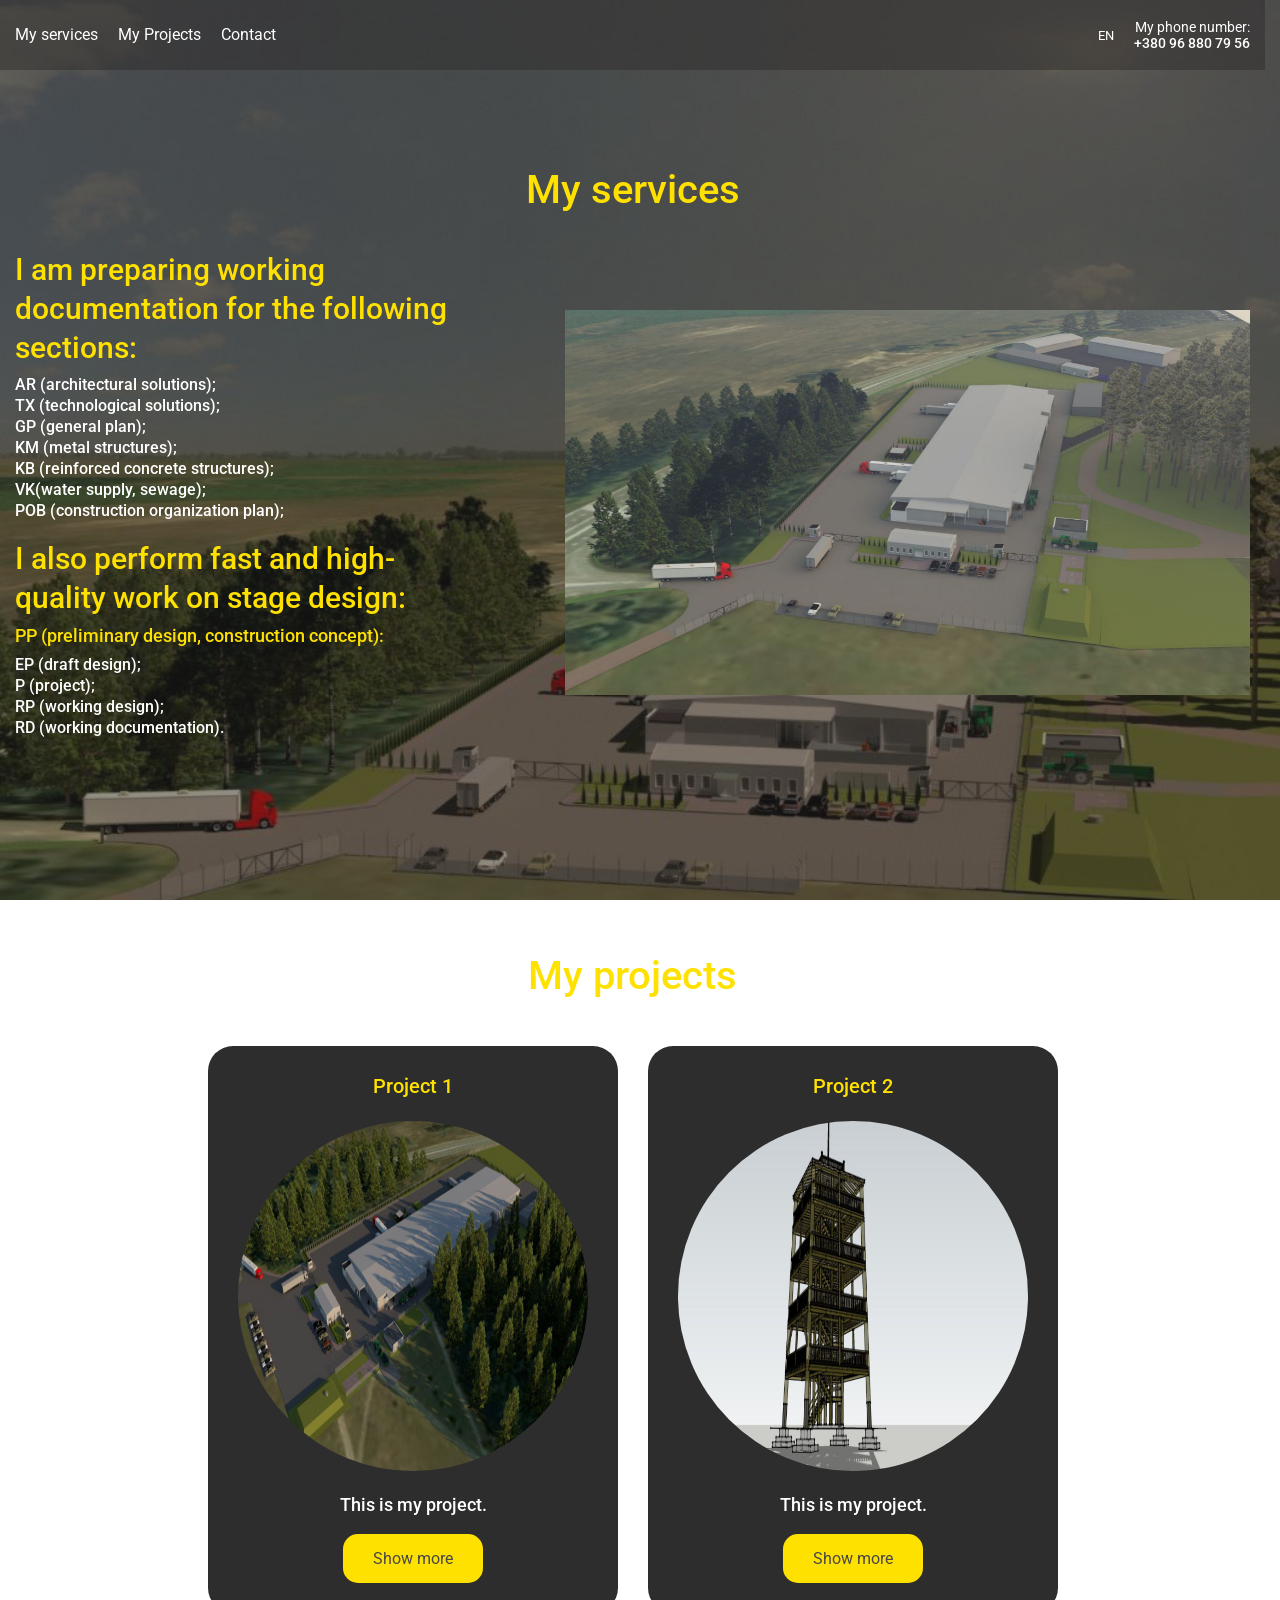
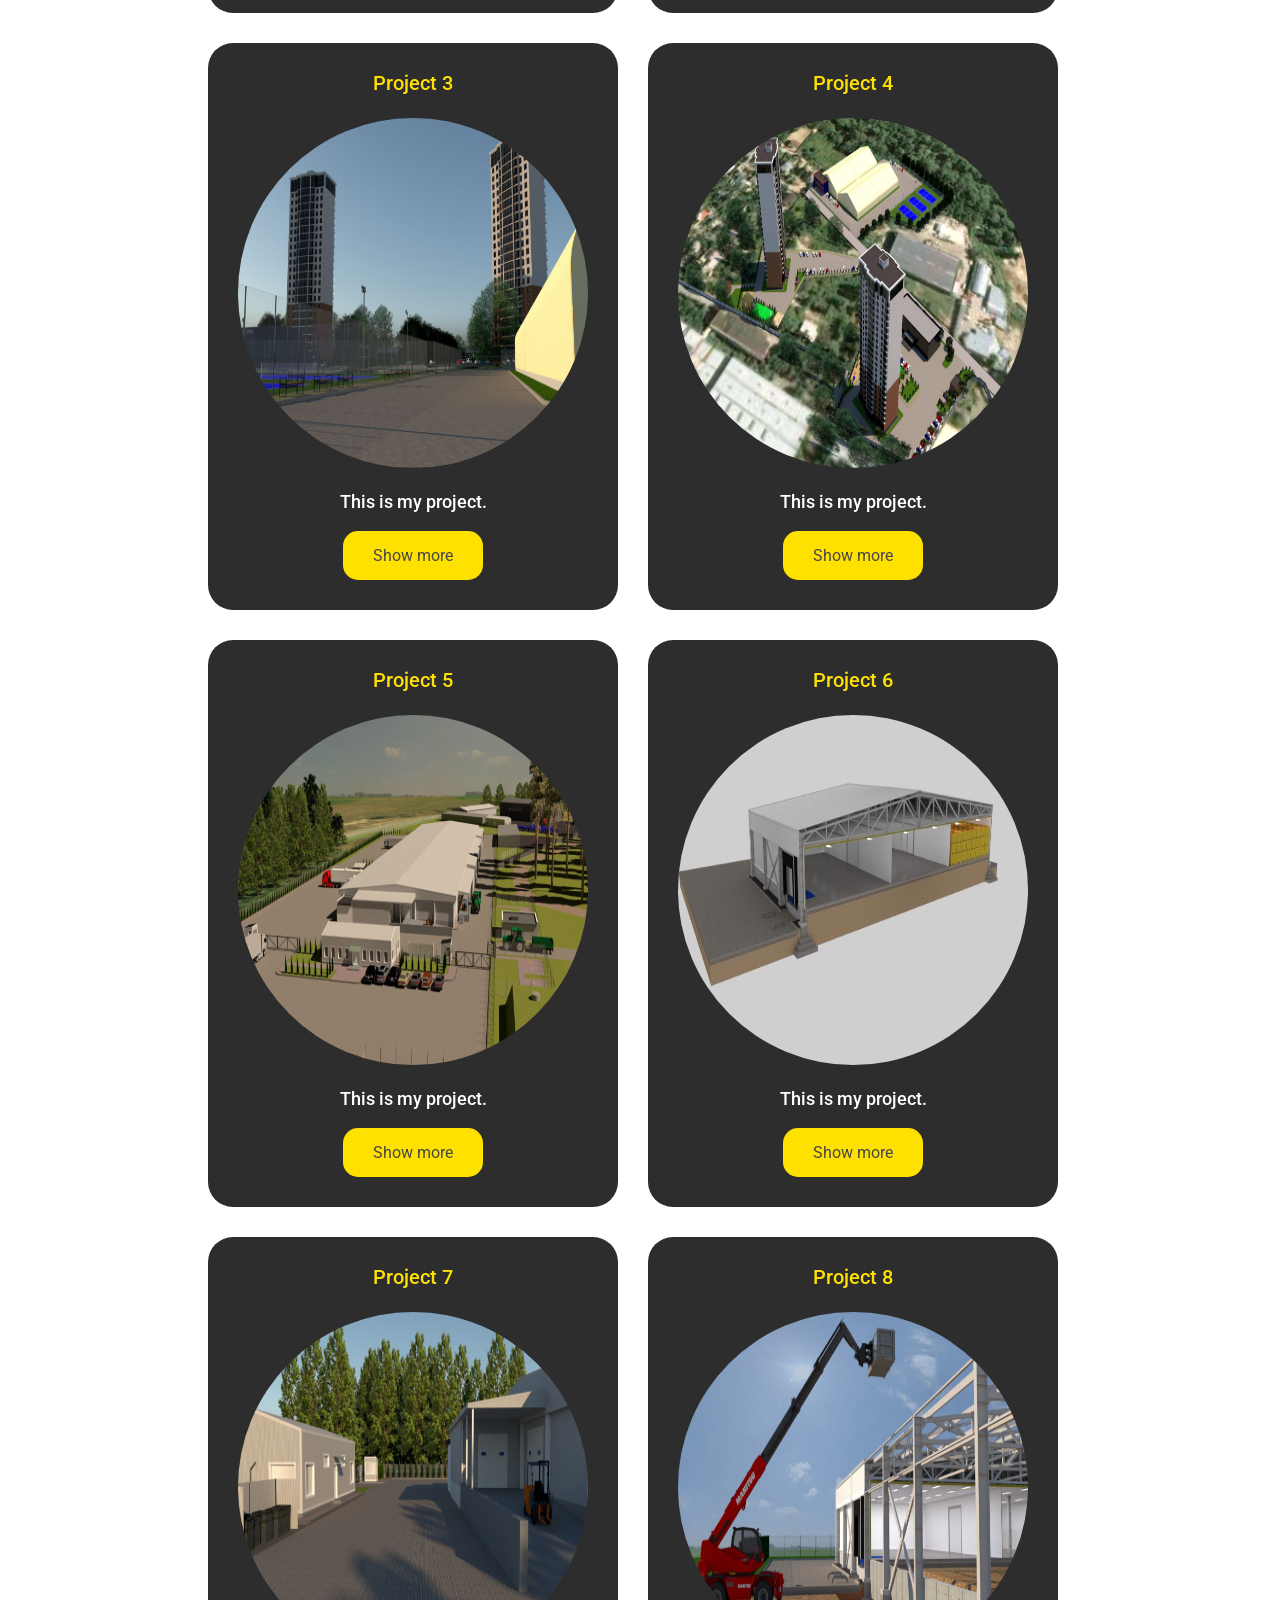
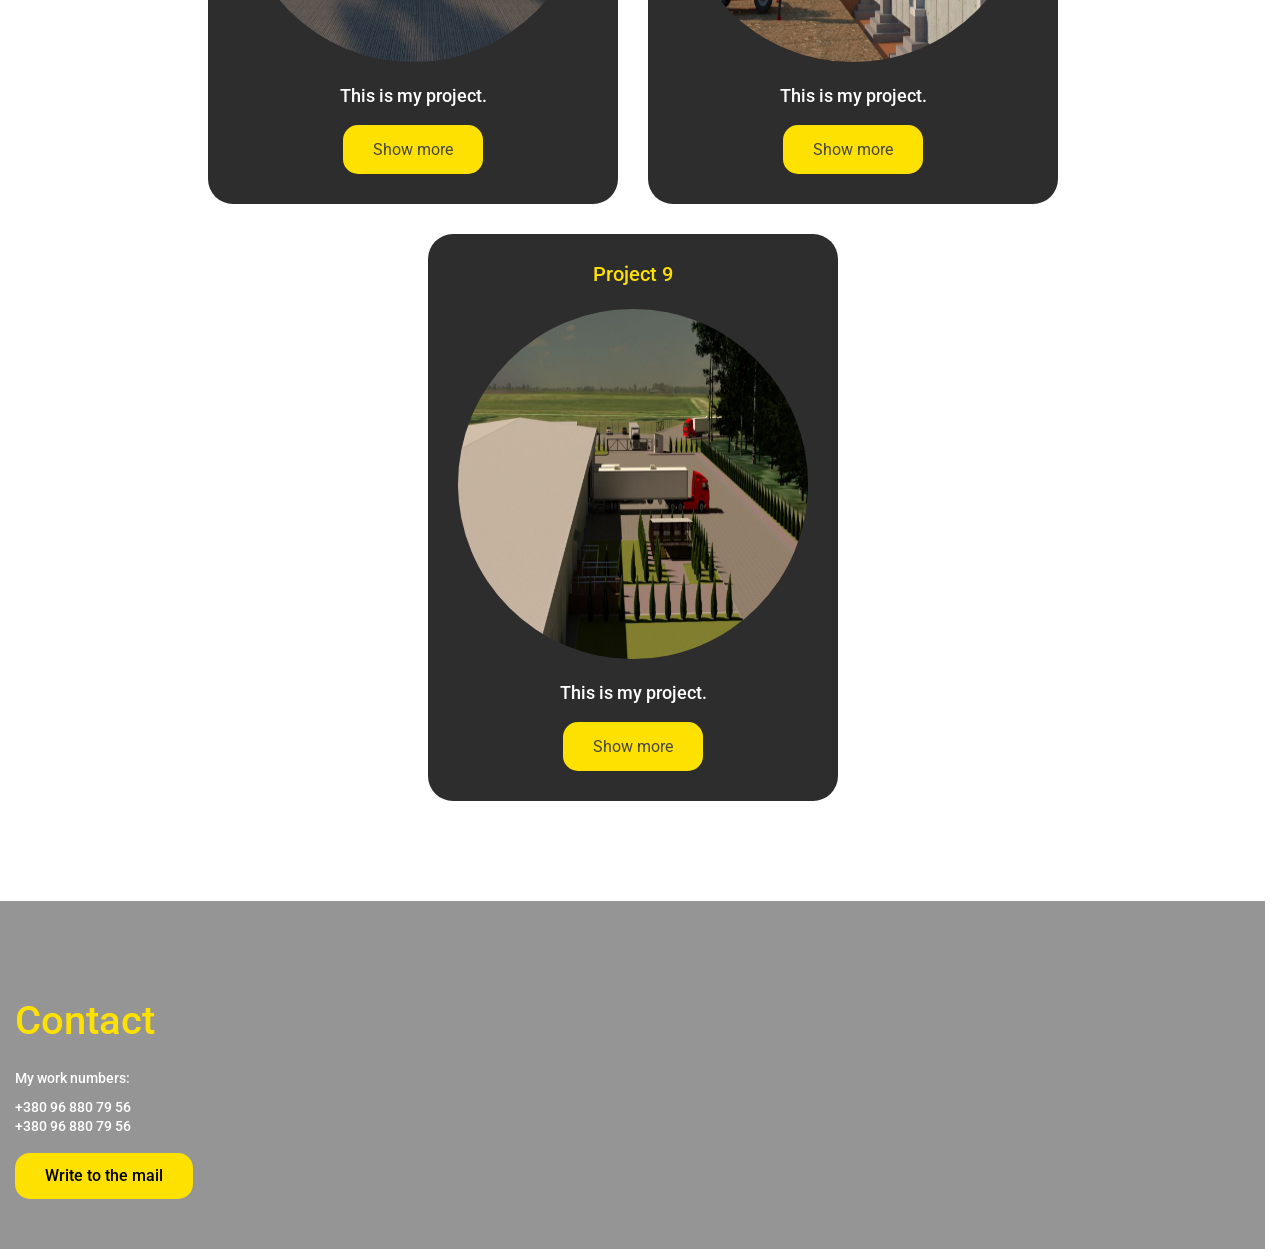
==== index.html @ e5328a71 "Add files via upload" ====
<!DOCTYPE html>
<html lang="en">
  <head>
    <meta charset="UTF-8" />
    <meta name="viewport" content="width=device-width, initial-scale=1.0" />
    <link rel="stylesheet" href="./style/resetStyle.css" />
    <link rel="stylesheet" href="./style/style.css" />
    <link rel="stylesheet" href="./style/adaptive.css" />
    <title>Site</title>
  </head>
  <body>
    <div class="background-overlay"></div>

    <div class="wrapper">
      <header class="header">
        <div class="header__container">
          <div class="header__menu menu">
            <nav class="menu__body">
              <ul class="menu__list">
                <li class="menu__item">
                  <a href="#myServices" data-i18n="services" class="menu__link"
                    >My services</a
                  >
                </li>
                <li class="menu__item">
                  <a href="#myProjects" data-i18n="project" class="menu__link"
                    >My Projects</a
                  >
                </li>
                <li class="menu__item">
                  <a href="#contact" data-i18n="contact" class="menu__link"
                    >Contact</a
                  >
                </li>
              </ul>
            </nav>
          </div>

          <div class="lang-wrapper">
            <button id="lang-toggle" class="lang-toggle-button">EN</button>
            <div id="lang-menu" class="lang-menu hidden">
              <ul>
                <li data-lang="ua">UA</li>
                <li data-lang="en">EN</li>
              </ul>
            </div>
          </div>
          <div class="header__contact">
            <div data-i18n="number" class="header__text">My phone number</div>
            +380 96 880 79 56
          </div>

          <button class="menu__button" aria-label="Open menu">
            <span></span>
            <span></span>
            <span></span>
          </button>
        </div>
      </header>
      <main class="main">
        <section class="main__myServices myServices" id="myServices">
          <div class="myServices__container">
            <h2
              class="myServices__title title animation"
              data-i18n="servicesTitle"
            >
              My services
            </h2>
            <div class="myServices__content">
              <div class="myServices__text animation">
                <h3
                  class="myServices-content__title"
                  data-i18n="myServicesContentTitle1"
                >
                  I am preparing working documentation for the following
                  sections:
                </h3>

                <ul class="myServices__list">
                  <li class="myServices__item" data-i18n="myServicesItemText1">
                    AR (architectural solutions);
                  </li>
                  <li class="myServices__item" data-i18n="myServicesItemText2">
                    TX (technological solutions);
                  </li>
                  <li class="myServices__item" data-i18n="myServicesItemText3">
                    GP (general plan);
                  </li>
                  <li class="myServices__item" data-i18n="myServicesItemText4">
                    KM (metal structures);
                  </li>
                  <li class="myServices__item" data-i18n="myServicesItemText5">
                    KB (reinforced concrete structures);
                  </li>
                  <li class="myServices__item" data-i18n="myServicesItemText6">
                    VK(water supply, sewage);
                  </li>
                  <li class="myServices__item" data-i18n="myServicesItemText7">
                    POB (construction organization plan);
                  </li>
                </ul>
                <h3
                  class="myServices-content__title"
                  data-i18n="myServicesContentTitle2"
                >
                  I also perform fast and high-quality work on stage design:
                </h3>
                <ul class="myServices__list">
                  <li
                    class="myServices__item myServices__item-title"
                    data-i18n="myServicesItemText8"
                  >
                    PP (preliminary design, construction concept):
                  </li>
                  <li class="myServices__item" data-i18n="myServicesItemText9">
                    EP (draft design);
                  </li>
                  <li class="myServices__item" data-i18n="myServicesItemText10">
                    P (project);
                  </li>
                  <li class="myServices__item" data-i18n="myServicesItemText11">
                    RP (working design);
                  </li>
                  <li class="myServices__item" data-i18n="myServicesItemText12">
                    RD (working documentation).
                  </li>
                </ul>
              </div>
              <div class="myServices__image animation">
                <img data-src="./img/Image2.jpg" alt="Image" class="lazy" />
              </div>
            </div>
          </div>
        </section>
        <section class="main__myProjects myProjects" id="myProjects">
          <div class="myProjects__container">
            <h2
              class="myProjects__title title animation"
              data-i18n="projectsTitle"
            >
              My projects
            </h2>
            <div class="myProjects__items"></div>
          </div>
        </section>
      </main>
      <footer class="footer" id="contact">
        <div class="footer__container">
          <h2 class="footer__title title">Contact</h2>
          <div class="footer__numbers">My work numbers:</div>
          <div class="footer__number-phone">+380 96 880 79 56</div>
          <div class="footer__number-phone">+380 96 880 79 56</div>
          <a href="mailto:example@gmail.com" class="footer__email"
            >Write to the mail</a
          >
        </div>
      </footer>
    </div>
    <script type="module" src="./script/script.js"></script>
  </body>
</html>
---- style/resetStyle.css ----
@import url(https://fonts.googleapis.com/css?family=Roboto:100,200,300,regular,500,600,700,800,900,100italic,200italic,300italic,italic,500italic,600italic,700italic,800italic,900italic);

* {
  padding: 0;
  margin: 0;
  border: 0;
}

*,
*:before,
*:after {
  -webkit-box-sizing: border-box;
  box-sizing: border-box;
}

:focus,
:active {
  outline: none;
}

a:focus,
a:active {
  outline: none;
}

nav,
footer,
header,
aside {
  display: block;
}

html,
body {
  height: 100%;
  width: 100%;
  font-size: 100%;
  line-height: 1;
  font-size: 14px;
  -ms-text-size-adjust: 100%;
  -moz-text-size-adjust: 100%;
  -webkit-text-size-adjust: 100%;
}

input,
button,
textarea {
  font-family: inherit;
}

input::-ms-clear {
  display: none;
}

button {
  cursor: pointer;
}

button::-moz-focus-inner {
  padding: 0;
  border: 0;
}

a,
a:visited {
  text-decoration: none;
}

a:hover {
  text-decoration: none;
}

ul li {
  list-style: none;
}

img {
  vertical-align: top;
}

h1,
h2,
h3,
h4,
h5,
h6 {
  font-size: inherit;
  font-weight: inherit;
}
/*--------------------*/

html {
  scroll-behavior: smooth;
}

body {
  font-family: "Roboto";
  font-weight: 500;
  color: #fff;
  overflow-x: hidden;
  margin: 0px;
  padding: 0px;
  min-width: 320px;
  position: relative;
}

.wrapper {
  display: flex;
  min-height: 100%;
  flex-direction: column;
  overflow: clip;
}

[class*="__container"] {
  max-width: 1510px;
  margin: 0 auto;
  padding: 0px 15px;
}
.main {
  flex: 1 1 auto;
}

/*Animation*/

.animation {
  opacity: 0;
  transform: translateY(30px);
  transition: opacity 0.6s ease-out, transform 0.6s ease-out;
  will-change: opacity, transform;
}

.animation.show {
  opacity: 1;
  transform: translateY(0);
}

/*Title*/

.title {
  font-size: 40px;
  color: #ffe100;
  margin-bottom: 15px;
}

@media (max-width: 767.98px) {
  .title {
    font-size: 30px;
    color: #ffe100;
    margin-bottom: 10px;
  }
}
---- style/style.css ----
html {
  scroll-behavior: smooth;
  scrollbar-gutter: stable;
}

main,
header,
footer,
.modal,
.content {
  position: relative;
  z-index: 1;
}

body.modal-open {
  overflow: hidden;
}

body,
html {
  margin: 0;
  height: 100%;
  position: relative;
}

.background-overlay {
  position: fixed;
  inset: 0;
  background-image: url("../img/Image-bg.jpg");
  background-size: cover;
  background-position: center;
  background-repeat: no-repeat;
  z-index: 0;
}
main,
header,
footer {
  position: relative;
  z-index: 1;
}

.background-overlay::after {
  content: "";
  position: absolute;
  top: 0;
  left: 0;
  width: 100%;
  height: 100%;
  background-color: rgba(36, 35, 35, 0.5);
}

/*Header*/

.header {
  background-color: rgba(46, 45, 45, 0.5);
  color: #fff;
  top: 0;
  position: sticky;
  padding-top: 20px;
  padding-bottom: 20px;
  z-index: 1002;
}
.header__container {
  display: flex;
  align-items: center;
}
.header__menu {
  flex: 1 1 auto;
}

.menu__list {
  display: flex;
  gap: 20px;
}

.menu__link {
  font-weight: 400;
  font-size: 16px;
  color: #fff;
  position: relative;
  display: inline-block;
}

.menu__link::after {
  content: "";
  position: absolute;
  width: 0;
  height: 2px;
  top: 17px;
  left: 0;
  background-color: #ffe100;
  transition: all 0.4s ease;
}

.menu__link:hover::after {
  width: 100%;
}

.lang-wrapper {
  position: relative;
  margin-right: 20px;
  display: inline-block;
}

.lang-toggle-button {
  color: #fff;
  background: none;
}

.lang-menu {
  color: #fff;
  position: absolute;
  left: -20px;
  background-color: rgba(46, 45, 45, 0.5);
  border: 1px solid #ccc;
  padding: 5px 10px;
  margin-bottom: 5px;
  cursor: pointer;
  user-select: none;
  box-shadow: 0 2px 6px rgba(0, 0, 0, 0.2);
  z-index: 100;
}

.hidden {
  display: none;
}

.lang-menu ul {
  list-style: none;
  margin: 0;
  padding: 0;
}

.lang-menu li {
  color: #fff;
  padding: 5px 10px;
}

.lang-menu li:hover {
  background-color: rgba(184, 184, 184, 0.5);
}

.header__contact {
  text-align: center;
}

.header__text {
  font-weight: 400;
  margin-bottom: 2px;
}

.menu__button {
  display: none;
  flex-direction: column;
  width: 30px;
  height: 24px;
  justify-content: center;
  gap: 5px;
  background: none;
  border: none;
  cursor: pointer;
}

.menu__button span {
  display: block;
  height: 3px;
  background: #fff;
  transition: transform 0.3s, opacity 0.3s;
}

/*MyServices*/

.main__myServices {
  padding-top: 100px;
  padding-bottom: 100px;
}

.myServices__content {
  display: flex;
  justify-content: center;
  align-items: center;
  gap: 80px;
}

.myServices__image {
  max-width: 700px;
}

.myServices__image img {
  max-width: 100%;
}

.myServices__title {
  text-align: center;
  margin-bottom: 40px;
}

.myServices-content__title {
  font-size: 30px;
  color: #ffe100;
  line-height: 1.3;
  margin-bottom: 10px;
}

.myServices__list {
  display: flex;
  flex-direction: column;
  gap: 5px;
  margin-bottom: 20px;

  font-size: 16px;
}

.myServices__item {
}

.myServices__item-title {
  color: #ffe100;
  font-size: 18px;
  margin-bottom: 7px;
}

.myServices__text {
}

@media (max-width: 767.98px) {
  .myServices-content__title {
    font-size: 25px;
    color: #ffe100;
    line-height: 1.3;
    margin-bottom: 10px;
  }

  .myServices__list {
    display: flex;
    flex-direction: column;
    gap: 5px;
    margin-bottom: 20px;
    font-size: 14px;
  }

  .myServices__item-title {
    font-size: 16px;
  }
}

/*MyProjects*/

.main__myProjects {
  padding-top: 100px;
  padding-bottom: 100px;
}

.myProjects__title {
  text-align: center;
  margin-bottom: 50px;
}

.myProjects__items {
  display: flex;
  flex-wrap: wrap;
  justify-content: center;
  gap: 30px;
}

.myProjects__item {
  background-color: rgba(46, 45, 45);
  padding: 30px;
  border-radius: 25px;
  text-align: center;
}

.myProjects__top-title {
  font-size: 20px;
  color: #ffe100;
  margin-bottom: 25px;
}

.myProjects__image {
  max-width: 600px;
  margin-bottom: 25px;
}

.myProjects__image img {
  max-width: 100%;
  width: 350px;
  height: 350px;
  border-radius: 50%;
}

.myProjects__text {
  font-size: 18px;
  margin-bottom: 20px;
}

.myProjects__button {
  display: inline-block;
  padding: 15px 30px;
  cursor: pointer;
  background-color: #ffe100;
  color: #474646;
  border: none;
  border-radius: 15px;
  font-size: 16px;
  transition: transform 0.2s ease, box-shadow 0.2s ease;
}

.myProjects__button:hover {
  background-color: #ebda5e;
  transform: scale(0.95) translateY(4px);
  box-shadow: 0 2px 4px rgba(17, 17, 17, 0.2);
}

.modal {
  position: fixed;
  inset: 0;
  display: flex;
  align-items: center;
  justify-content: center;
  opacity: 0;
  pointer-events: none;
  transition: opacity 0.3s ease;
  z-index: 1005;
}

.modal.show {
  opacity: 1;
  pointer-events: auto;
}

.modal__overlay {
  position: absolute;
  inset: 0;
  background-color: rgba(0, 0, 0, 0.6);
  transition: opacity 0.3s ease;
}

.modal__content {
  position: relative;
  background: rgba(46, 45, 45);
  font-size: 20px;
  padding: 2rem;
  border-radius: 10px;
  z-index: 10;
  max-width: 700px;
  width: 90%;
  transform: translateY(-20px);
  transition: transform 0.3s ease, opacity 0.3s ease;
}

.modal.show .modal__content {
  transform: translateY(0);
  opacity: 1;
}

.modal__title {
  font-size: 25px;
  text-align: center;
  color: #ffe100;
  margin-bottom: 10px;
}

.modal__time {
  margin-top: 20px;
  margin-bottom: 10px;
}

.modal__date {
  margin-bottom: 10px;
}

.modal__text {
  line-height: 1.3;
}

.modal__close {
  position: absolute;

  top: 5px;
  right: 10px;
  font-size: 30px;
  color: #fff;
  background: transparent;
  border: none;
  cursor: pointer;
  transition: 0.3s ease;
}

body.no-scroll {
  overflow: hidden;
}

@keyframes modalFadeIn {
  from {
    transform: translateY(-20px);
    opacity: 0;
  }
  to {
    transform: translateY(0);
    opacity: 1;
  }
}

/*Footer*/

.footer {
  padding-top: 100px;
  padding-bottom: 50px;
  background-color: rgba(46, 45, 45, 0.5);
}

.footer__title {
  margin-bottom: 30px;
}

.footer__numbers {
  margin-bottom: 15px;
}
.footer__number-phone {
  margin-bottom: 5px;
}
.footer__number-phone:nth-of-type(3) {
  margin-bottom: 20px;
}

.footer__email {
  display: inline-block;
  padding: 15px 30px;
  cursor: pointer;
  background-color: #ffe100;
  color: #000;
  border: none;
  border-radius: 15px;
  font-size: 16px;
  transition: transform 0.2s ease, box-shadow 0.2s ease;
}

.footer__email:hover {
  background-color: #ebda5e;
  transform: scale(0.95) translateY(4px);
  box-shadow: 0 2px 4px rgba(17, 17, 17, 0.2);
}
---- style/adaptive.css ----
/*Adaptive Header*/

@media (max-width: 767.98px) {
  .header__contact {
    flex: 1 1 auto;
  }

  .lang-menu {
    left: -10px;
  }

  .menu__button {
    display: flex;
    position: relative;
    z-index: 1002;
  }

  .header__menu {
    position: fixed;
    top: 0;
    left: 0;
    width: 100%;
    height: 100vh;
    background: rgba(0, 0, 0, 0.5);
    display: flex;
    justify-content: center;
    align-items: center;
    right: auto;
    transform: translateX(100%);
    transition: transform 0.3s ease;
    z-index: 1001;
  }

  .header__menu.active {
    transform: translateX(0);
  }

  .menu__list {
    flex-direction: column;
    width: 100%;
    text-align: center;
    gap: 20px;
  }

  .menu__link {
    font-size: 20px;
  }

  .menu__link::after {
    content: "";
    top: 21px;
  }

  .menu__button.active span:nth-child(1) {
    transform: rotate(45deg) translateY(11px);
  }
  .menu__button.active span:nth-child(2) {
    opacity: 0;
  }
  .menu__button.active span:nth-child(3) {
    transform: rotate(-45deg) translateY(-10px);
  }
}

/*Adaptive MyServices*/

@media (max-width: 1213px) {
  .myServices__content {
    flex-wrap: wrap;
    gap: 60px;
  }
}

@media (max-width: 767.98px) {
  .main__myServices {
    padding-top: 30px;
    padding-bottom: 30px;
  }
  .myServices__title {
    margin-bottom: 20px;
  }
  .myServices__text {
    font-size: 16px;
  }
}

@media (max-width: 500px) {
  .myServices__text {
    font-size: 14px;
  }
}

/*Adaptive MyProjects*/

@media (max-width: 880px) {
  .myProjects__item {
    padding: 20px;
  }

  .myProjects__image img {
    width: 300px;
    height: 300px;
  }

  .myProjects__text {
    font-size: 16px;
    margin-bottom: 15px;
  }
}

@media (max-width: 740px) {
  .main__myProjects {
    padding-top: 100px;
    padding-bottom: 70px;
  }
  .myProjects__title {
    margin-bottom: 40px;
  }

  .myProjects__items {
    gap: 20px;
  }

  .myProjects__top-title {
    font-size: 18px;
    margin-bottom: 20px;
  }

  .myProjects__image {
    max-width: 500px;
    margin-bottom: 20px;
  }

  .myProjects__image img {
    width: 250px;
    height: 250px;
  }

  .modal__content {
    font-size: 16px;
  }

  .modal__title {
    font-size: 20px;
  }

  .modal__time {
    margin-top: 15px;
  }
}

@media (max-width: 630px) {
  .main__myProjects {
    padding-top: 100px;
  }
  .myProjects__top-title {
    margin-bottom: 15px;
  }

  .myProjects__image {
    max-width: 400px;
  }

  .myProjects__image img {
    width: 220px;
    height: 220px;
  }
}

@media (max-width: 570px) {
  .myProjects__top-title {
    margin-bottom: 10px;
  }

  .myProjects__image img {
    width: 200px;
    height: 200px;
  }
}

@media (max-width: 530px) {
  .myProjects__image img {
    width: 180px;
    height: 180px;
  }
}

@media (max-width: 490px) {
  .myProjects__image img {
    width: 200px;
    height: 200px;
  }
}

/*Adaptive Footer*/

@media (max-width: 500px) {
  .footer {
    padding-top: 80px;
    padding-bottom: 30px;
  }
  .footer__container {
    text-align: center;
  }
}
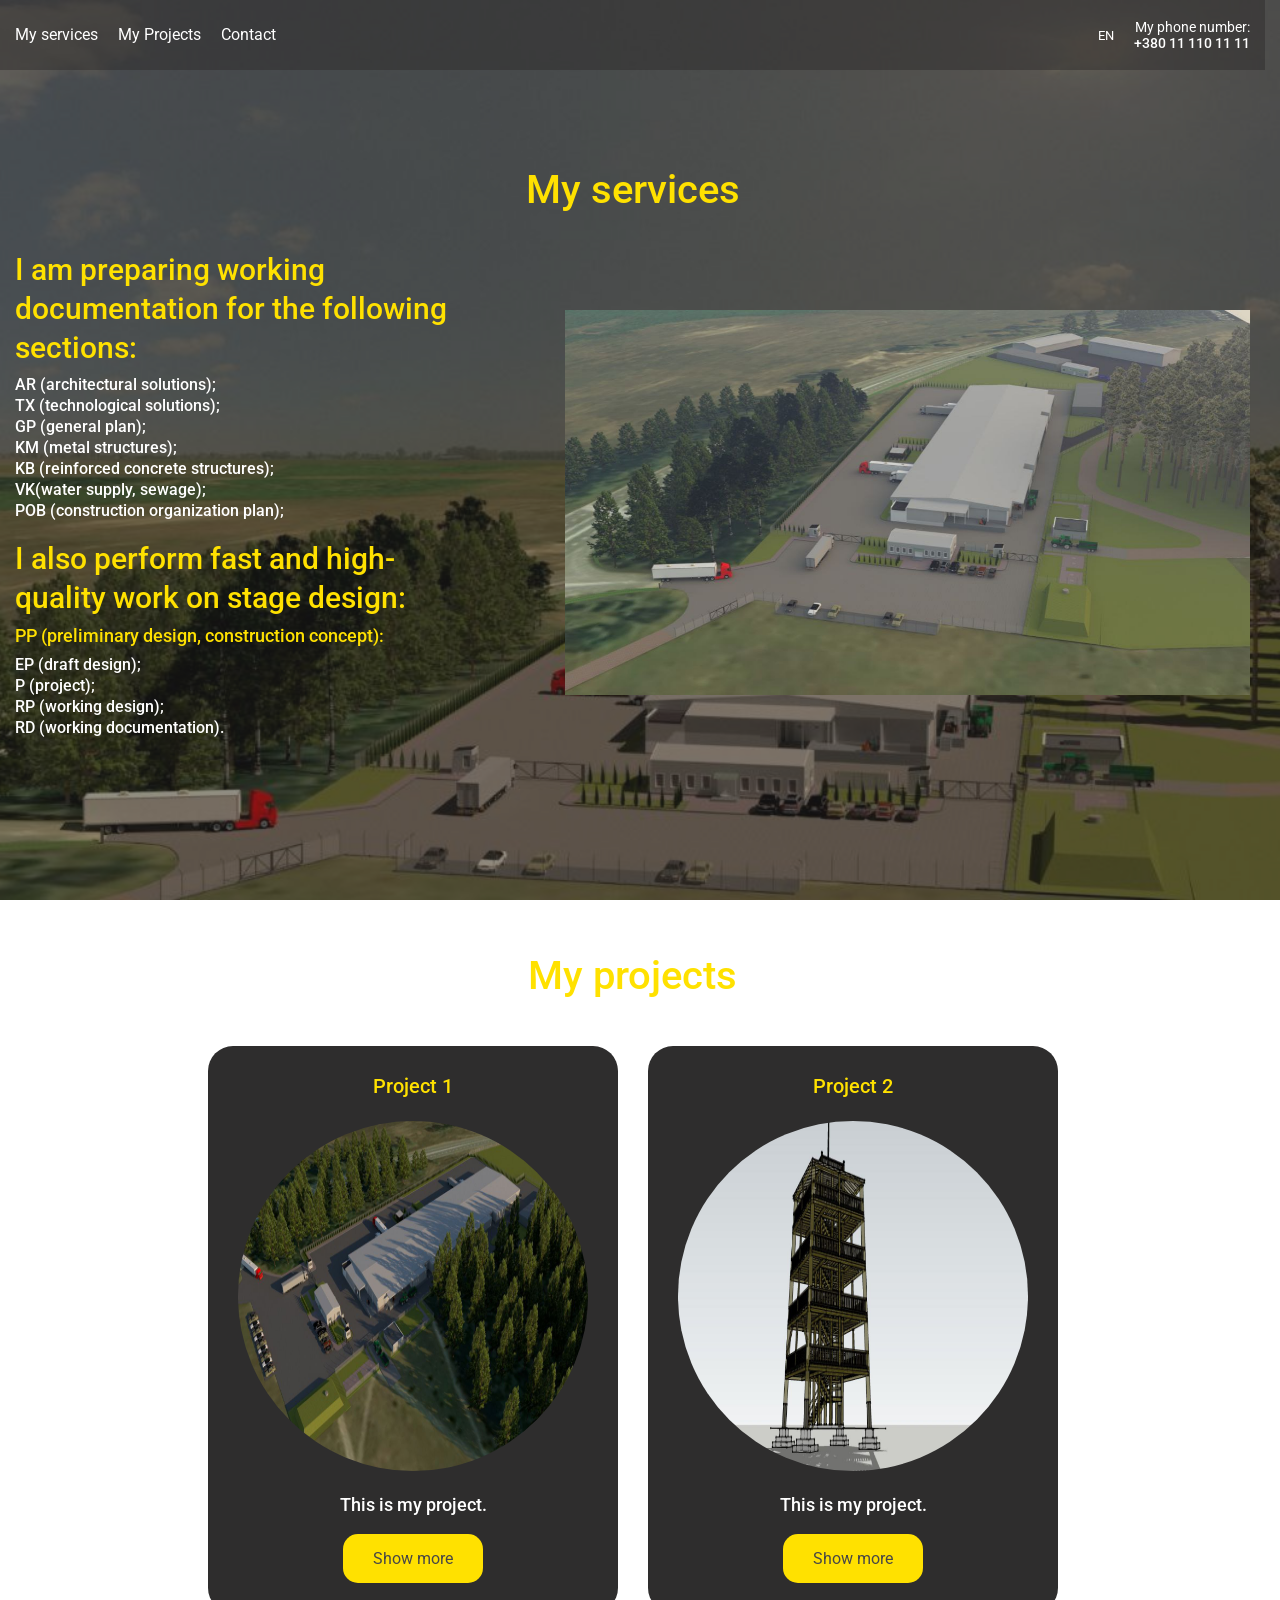
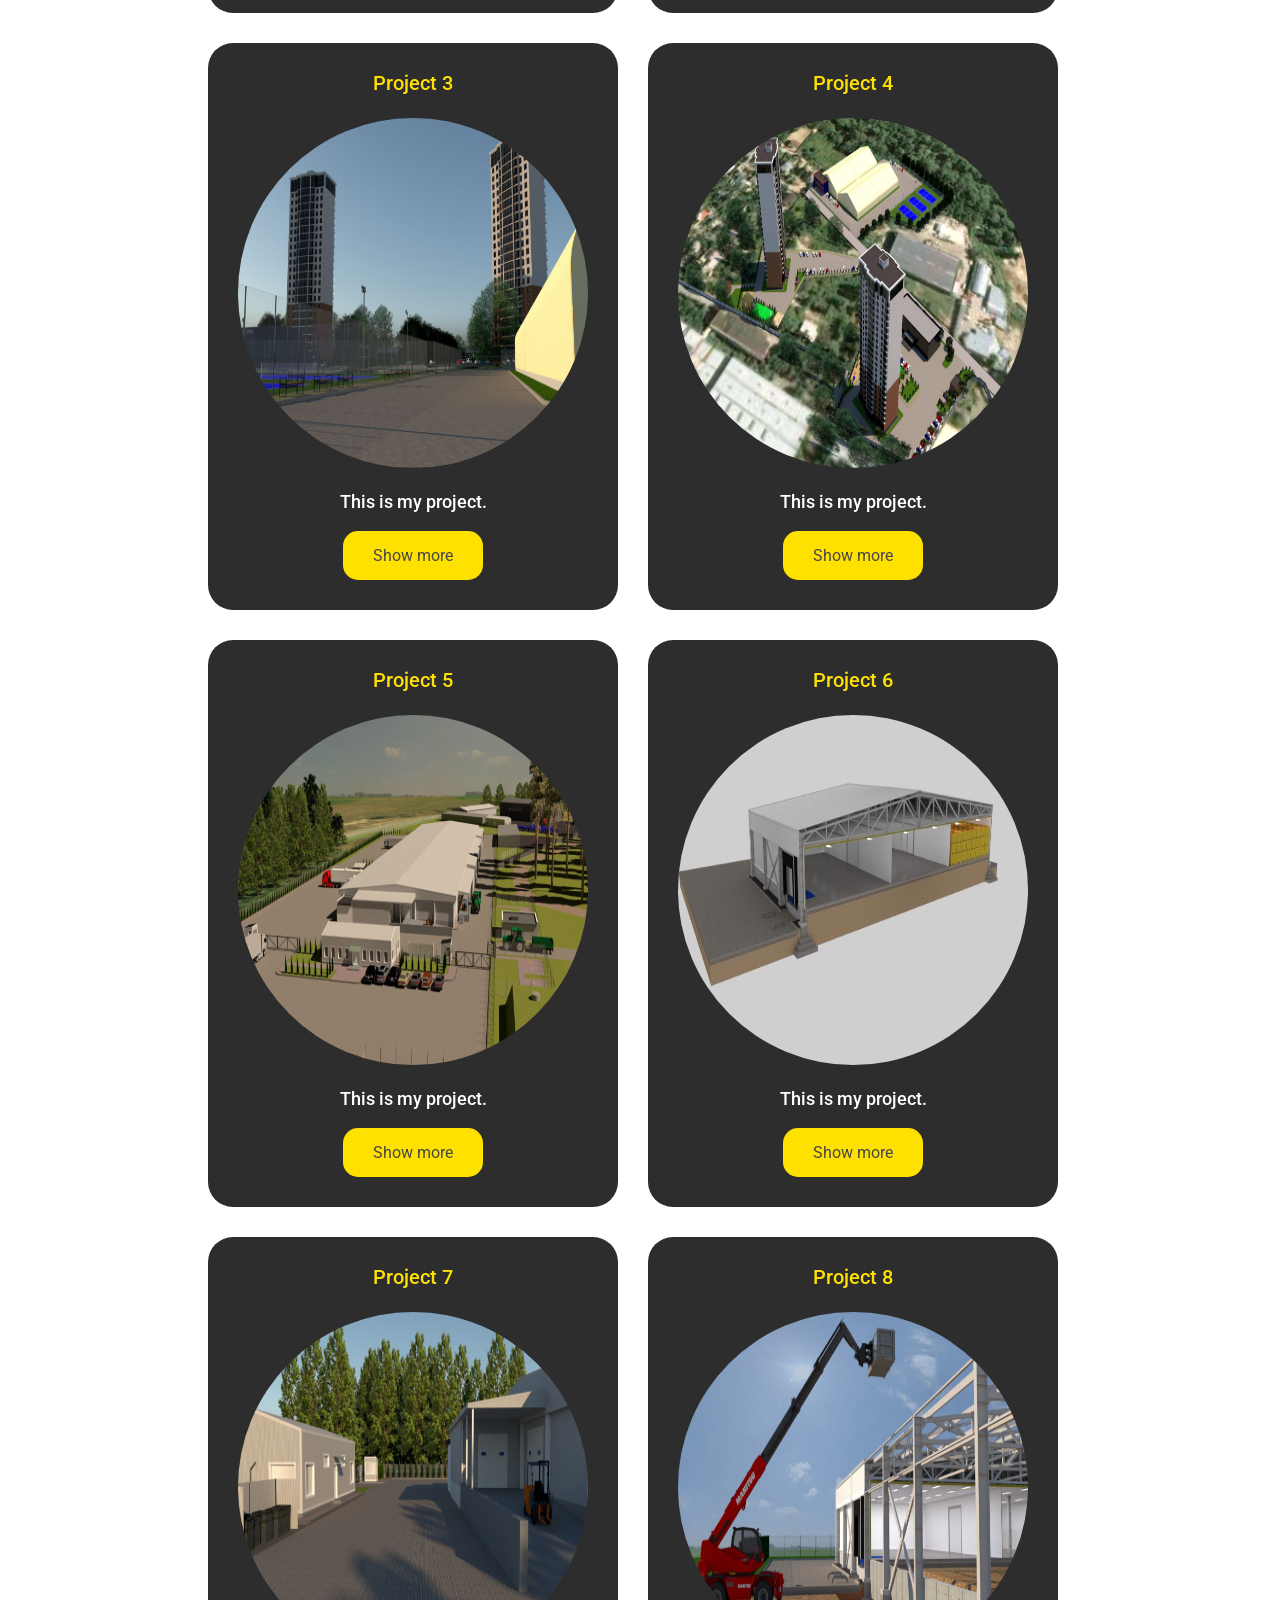
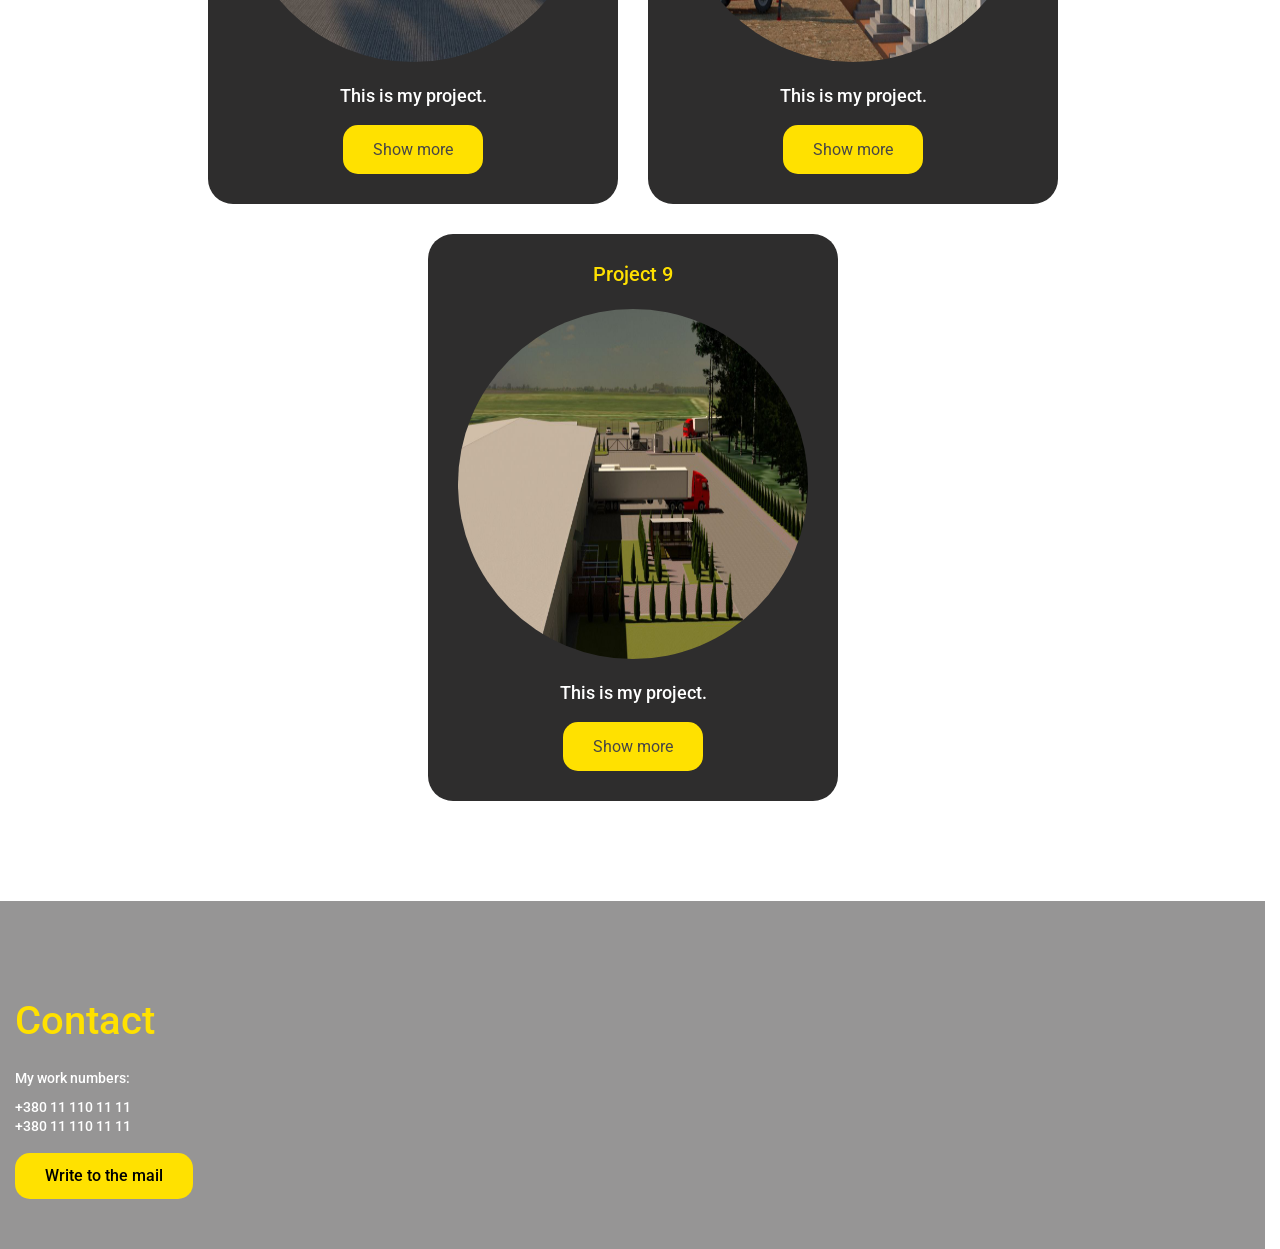
==== commit 7f9d9653: "Update index.html" ====
--- a/index.html
+++ b/index.html
@@ -47,7 +47,7 @@
           </div>
           <div class="header__contact">
             <div data-i18n="number" class="header__text">My phone number</div>
-            +380 96 880 79 56
+            +380 11 110 11 11
           </div>
 
           <button class="menu__button" aria-label="Open menu">
@@ -148,8 +148,8 @@
         <div class="footer__container">
           <h2 class="footer__title title">Contact</h2>
           <div class="footer__numbers">My work numbers:</div>
-          <div class="footer__number-phone">+380 96 880 79 56</div>
-          <div class="footer__number-phone">+380 96 880 79 56</div>
+          <div class="footer__number-phone">+380 11 110 11 11</div>
+          <div class="footer__number-phone">+380 11 110 11 11</div>
           <a href="mailto:example@gmail.com" class="footer__email"
             >Write to the mail</a
           >
